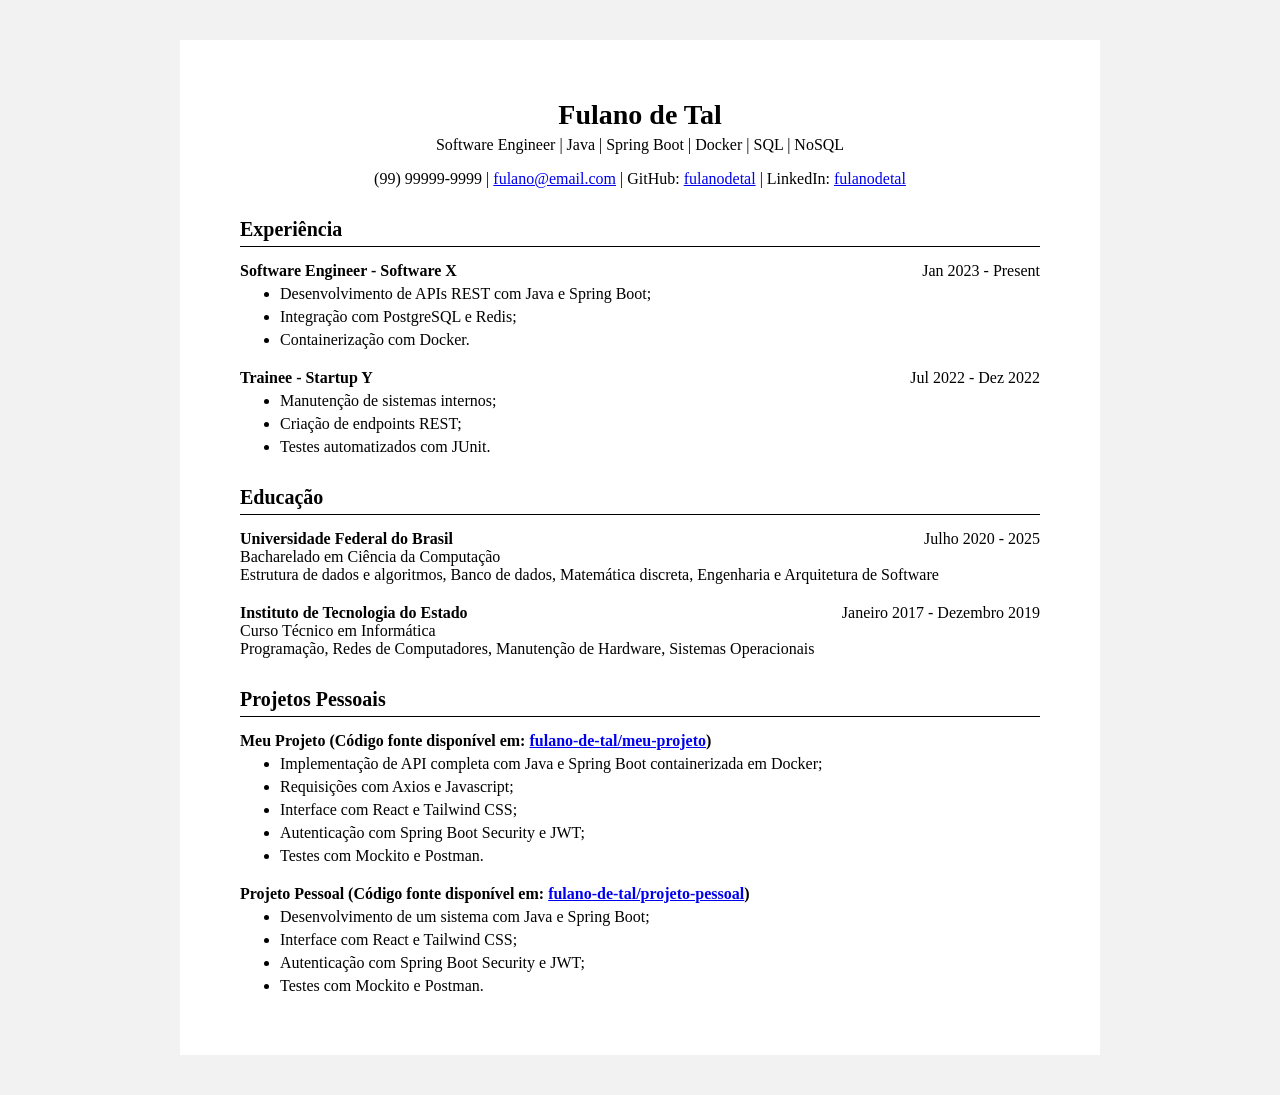
==== src/output/index.html @ 6b4eca1d "feat: generated resume" ====
<!DOCTYPE html>
<html lang="pt-BR">
<head>
    <meta charset="UTF-8">
    <title>Fulano de Tal - Currículo</title>
    <link rel="stylesheet" href="../static/style.css">
</head>
<body>

    <div class="container">

        <!-- CABEÇALHO -->
        <div class="header">
            <h1>Fulano de Tal</h1>

            
                <p class="summary">Software Engineer | Java | Spring Boot | Docker | SQL | NoSQL</p>
            

            <p class="contact">
                (99) 99999-9999 |
                <a href="mailto:fulano@email.com">fulano@email.com</a> |
                GitHub: <a href="https://github.com/fulano-de-tal-github">fulanodetal</a> |
                LinkedIn: <a href="https://linkedin.com/in/fulano-de-tal-linkedin">fulanodetal</a>
            </p>
        </div>


        <!-- EXPERIÊNCIA -->
        <div class="section">
            <h2>Experiência</h2>
            <div class="section-line"></div>

            
            <div class="item">
                <div class="item-header">
                    <strong>Software Engineer - Software X</strong>
                    <span class="date">Jan 2023 - Present</span>
                </div>

                <ul>
                    
                    <li>Desenvolvimento de APIs REST com Java e Spring Boot;</li>
                    
                    <li>Integração com PostgreSQL e Redis;</li>
                    
                    <li>Containerização com Docker.</li>
                    
                </ul>
            </div>
            
            <div class="item">
                <div class="item-header">
                    <strong>Trainee - Startup Y</strong>
                    <span class="date">Jul 2022 - Dez 2022</span>
                </div>

                <ul>
                    
                    <li>Manutenção de sistemas internos;</li>
                    
                    <li>Criação de endpoints REST;</li>
                    
                    <li>Testes automatizados com JUnit.</li>
                    
                </ul>
            </div>
            
        </div>

        <!-- EDUCAÇÃO -->
        <div class="section">
            <h2>Educação</h2>
            <div class="section-line"></div>

            
            <div class="item">
                <div class="item-header">
                    <strong>Universidade Federal do Brasil</strong>
                    <span class="date">Julho 2020 - 2025</span>
                </div>
                <div>Bacharelado em Ciência da Computação</div>
                <div class="description">Estrutura de dados e algoritmos, Banco de dados, Matemática discreta, Engenharia e Arquitetura de Software</div>
            </div>
            
            <div class="item">
                <div class="item-header">
                    <strong>Instituto de Tecnologia do Estado</strong>
                    <span class="date">Janeiro 2017 - Dezembro 2019</span>
                </div>
                <div>Curso Técnico em Informática</div>
                <div class="description">Programação, Redes de Computadores, Manutenção de Hardware, Sistemas Operacionais</div>
            </div>
            
        </div>


        <!-- PROJETOS PESSOAIS -->
        <div class="section">
            <h2>Projetos Pessoais</h2>
            <div class="section-line"></div>

            
            <div class="item">
                <strong>
                    Meu Projeto
                    
                    (Código fonte disponível em:
                    <a href="https://github.com/fulano-de-tal-github/meu-projeto">fulano-de-tal/meu-projeto</a>)
                    
                </strong>

                <ul>
                    
                    <li>Implementação de API completa com Java e Spring Boot containerizada em Docker;</li>
                    
                    <li>Requisições com Axios e Javascript;</li>
                    
                    <li>Interface com React e Tailwind CSS;</li>
                    
                    <li>Autenticação com Spring Boot Security e JWT;</li>
                    
                    <li>Testes com Mockito e Postman.</li>
                    
                </ul>
            </div>
            
            <div class="item">
                <strong>
                    Projeto Pessoal
                    
                    (Código fonte disponível em:
                    <a href="https://github.com/fulano-de-tal-github/projeto-pessoal">fulano-de-tal/projeto-pessoal</a>)
                    
                </strong>

                <ul>
                    
                    <li>Desenvolvimento de um sistema com Java e Spring Boot;</li>
                    
                    <li>Interface com React e Tailwind CSS;</li>
                    
                    <li>Autenticação com Spring Boot Security e JWT;</li>
                    
                    <li>Testes com Mockito e Postman.</li>
                    
                </ul>
            </div>
            
        </div>

    </div>

</body>
</html>
---- src/static/style.css ----
body {
    font-family: "Times New Roman", Times, serif;
    background-color: #f2f2f2;
    color: #000;
}

.container {
    width: 800px;
    margin: 40px auto;
    background: white;
    padding: 40px 60px;
}

.header {
    text-align: center;
    margin-bottom: 30px;
}

.header h1 {
    font-size: 28px;
    margin-bottom: 5px;
}

.contact {
    font-size: 16px;
}

.section {
    margin-top: 30px;
}

.section h2 {
    font-size: 20px;
    margin-bottom: 5px;
}

.section-line {
    border-bottom: 1px solid black;
    margin-bottom: 15px;
}

.item {
    margin-bottom: 20px;
}

.item-header {
    display: flex;
    justify-content: space-between;
}

.date {
    white-space: nowrap;
}

.summary {
    font-size: 16px;
    margin-top: 5px;
    margin-bottom: 10px;
}

ul {
    margin-top: 5px;
}

li {
    margin-bottom: 5px;
}
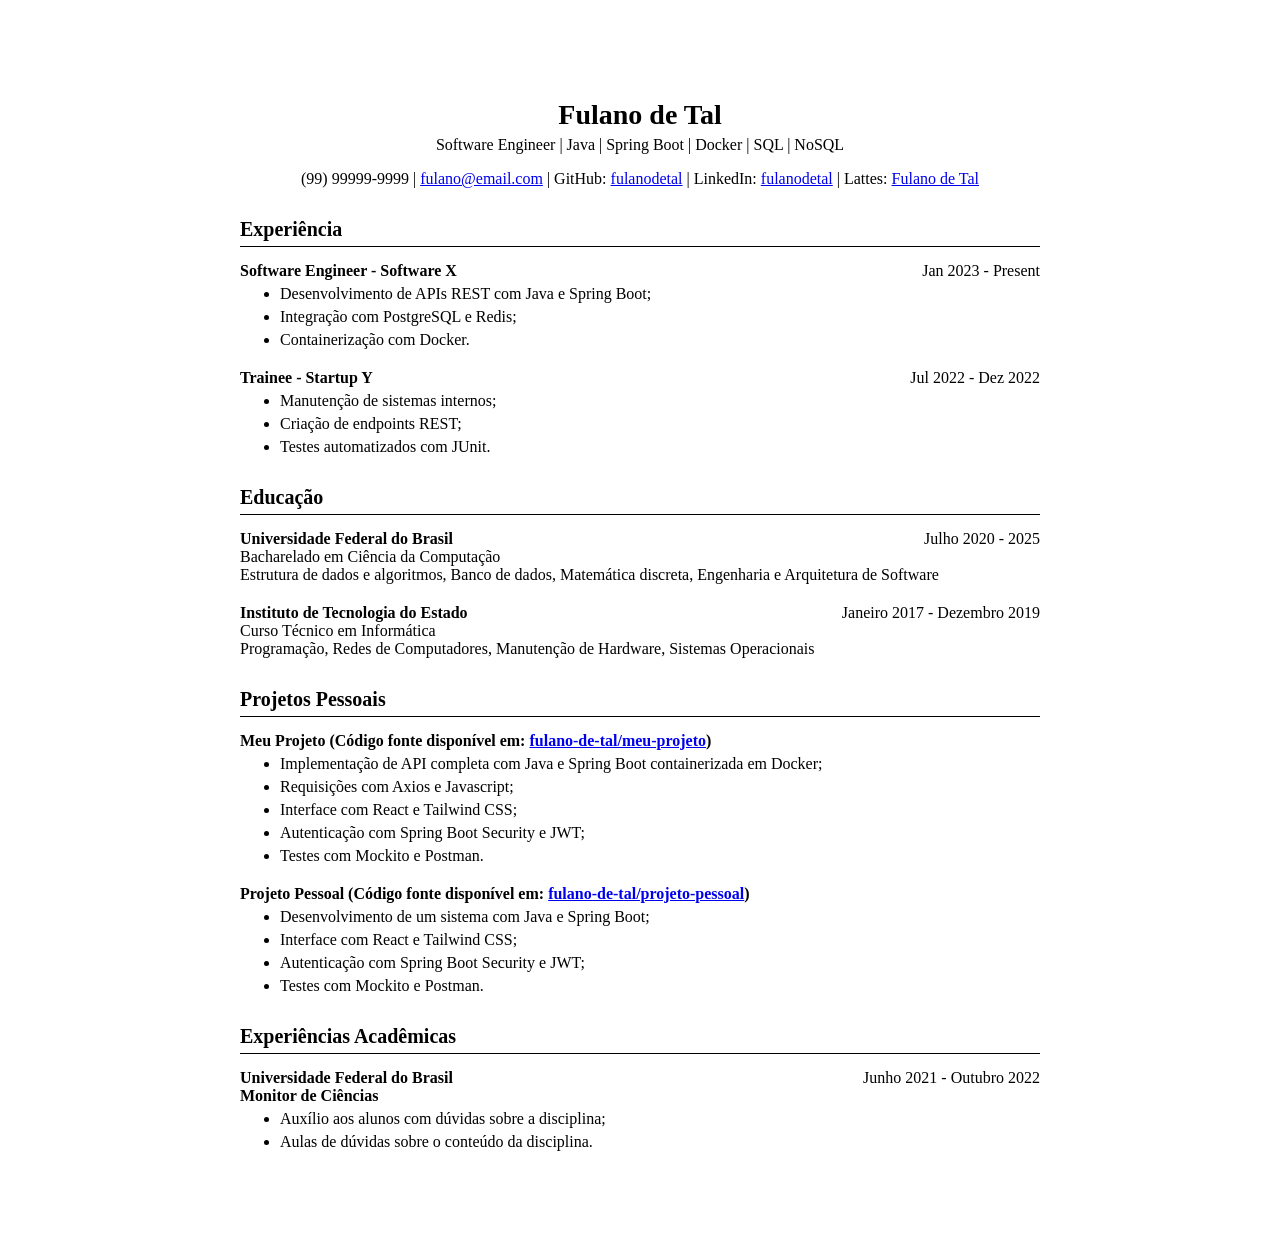
==== commit 27e15444: "result" ====
--- a/src/output/index.html
+++ b/src/output/index.html
@@ -11,22 +11,28 @@
 
         <!-- CABEÇALHO -->
         <div class="header">
+            
             <h1>Fulano de Tal</h1>
+            
 
             
                 <p class="summary">Software Engineer | Java | Spring Boot | Docker | SQL | NoSQL</p>
             
 
+            
             <p class="contact">
                 (99) 99999-9999 |
                 <a href="mailto:fulano@email.com">fulano@email.com</a> |
                 GitHub: <a href="https://github.com/fulano-de-tal-github">fulanodetal</a> |
-                LinkedIn: <a href="https://linkedin.com/in/fulano-de-tal-linkedin">fulanodetal</a>
+                LinkedIn: <a href="https://linkedin.com/in/fulano-de-tal-linkedin">fulanodetal</a> |
+                Lattes: <a href="http://lattes.cnpq.br/fulano-de-tal">Fulano de Tal</a>
             </p>
+            
         </div>
 
 
         <!-- EXPERIÊNCIA -->
+        
         <div class="section">
             <h2>Experiência</h2>
             <div class="section-line"></div>
@@ -67,8 +73,10 @@
             </div>
             
         </div>
+        
 
         <!-- EDUCAÇÃO -->
+        
         <div class="section">
             <h2>Educação</h2>
             <div class="section-line"></div>
@@ -93,13 +101,16 @@
             </div>
             
         </div>
+        
 
 
         <!-- PROJETOS PESSOAIS -->
+        
         <div class="section">
             <h2>Projetos Pessoais</h2>
             <div class="section-line"></div>
 
+            
             
             <div class="item">
                 <strong>
@@ -147,8 +158,35 @@
                 </ul>
             </div>
             
+            
         </div>
+        
 
+        <!-- EXPERIENCIAS ACADEMICAS -->
+        
+        <div class="section">
+            <h2>Experiências Acadêmicas</h2>
+            <div class="section-line"></div>
+
+            
+            <div class="item">
+                <div class="item-header">
+                    <strong>Universidade Federal do Brasil</strong>
+                    <span class="date">Junho 2021 - Outubro 2022</span>
+                </div>
+                <div><strong>Monitor de Ciências</strong></div>
+
+                <ul>
+                    
+                    <li>Auxílio aos alunos com dúvidas sobre a disciplina;</li>
+                    
+                    <li>Aulas de dúvidas sobre o conteúdo da disciplina.</li>
+                    
+                </ul>
+            </div>
+            
+        </div>
+        
     </div>
 
 </body>
--- a/src/static/style.css
+++ b/src/static/style.css
@@ -1,6 +1,6 @@
 body {
     font-family: "Times New Roman", Times, serif;
-    background-color: #f2f2f2;
+    background-color: #ffffff;
     color: #000;
 }
 
